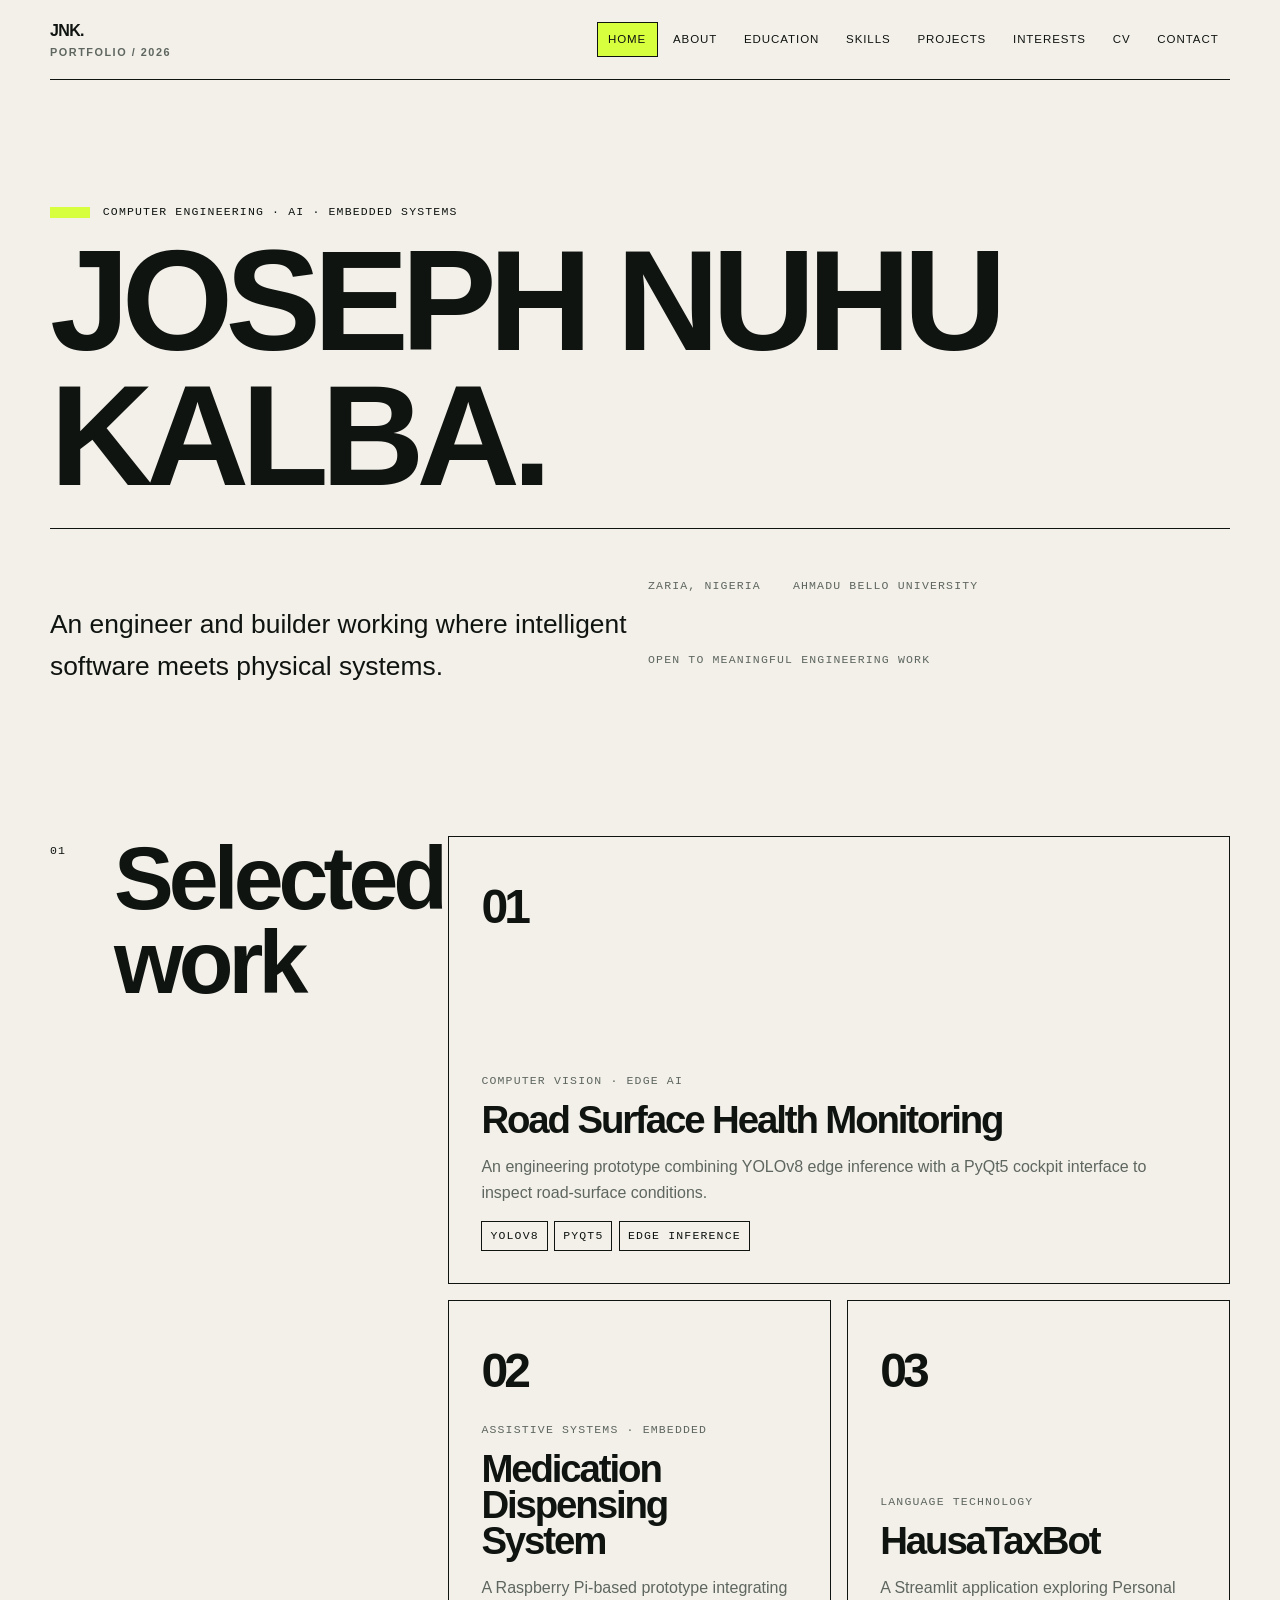
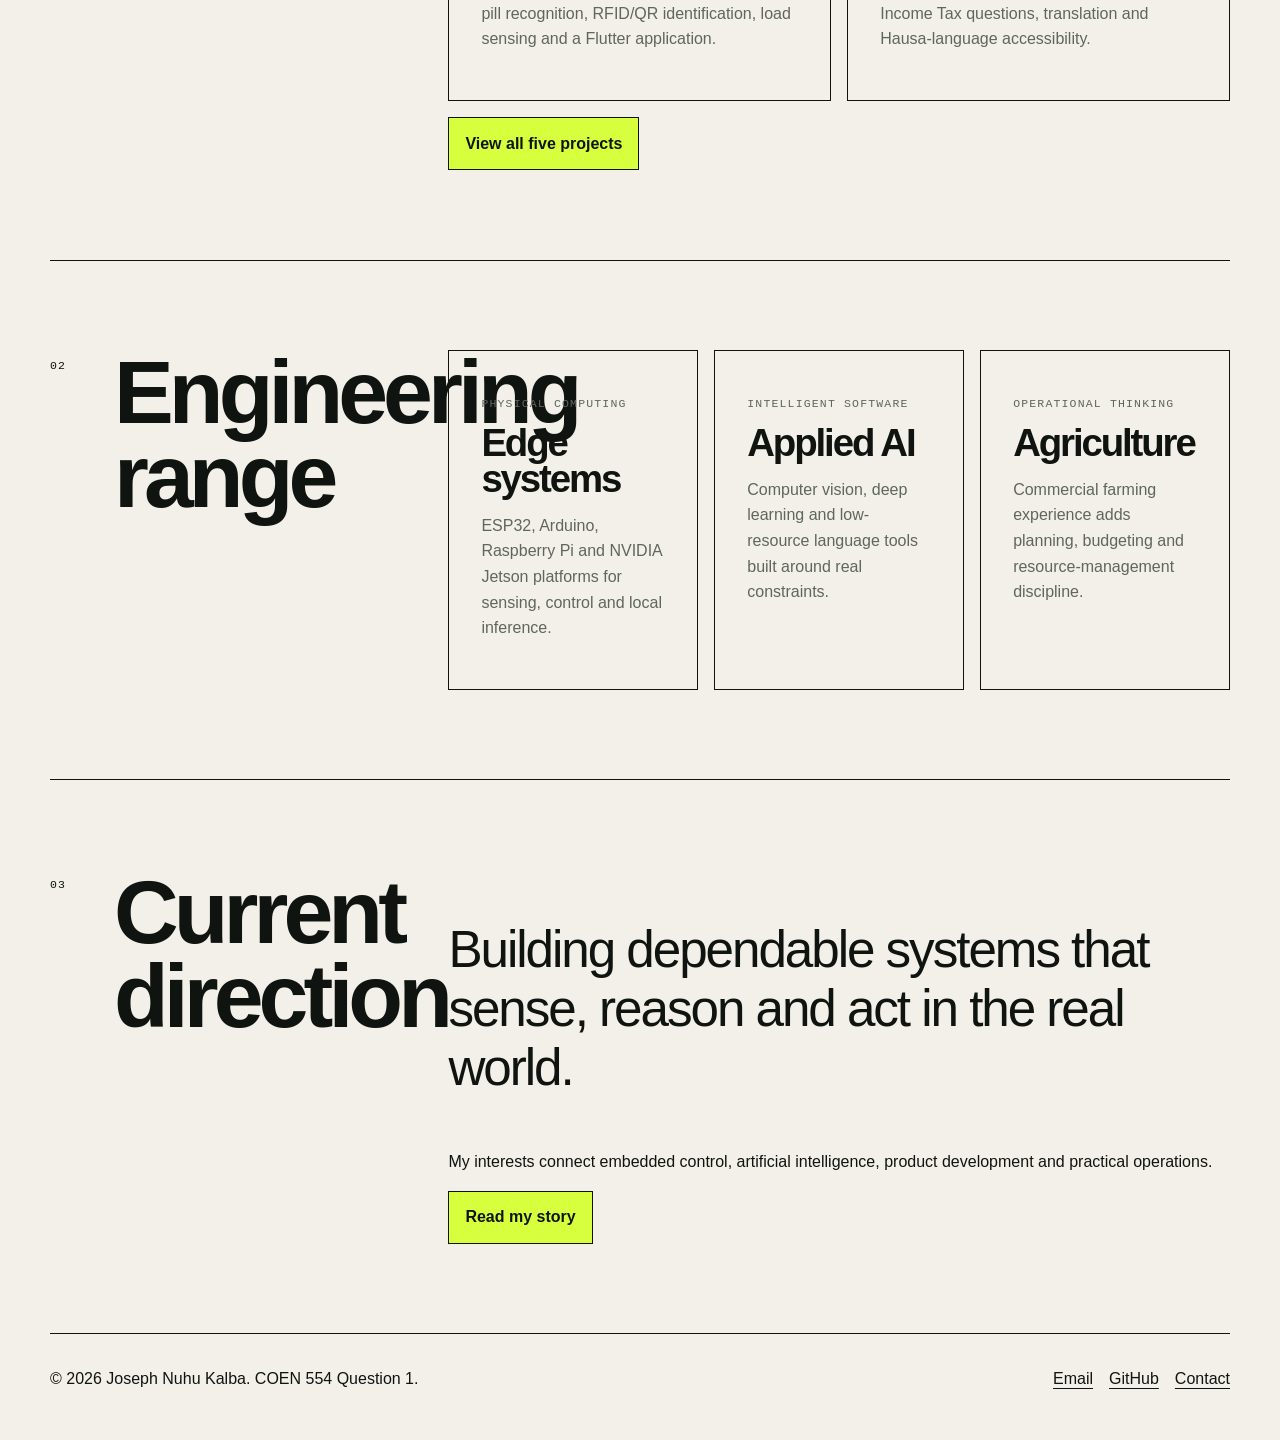
==== index.html @ 985e48d0 "Complete COEN 554 Question 1 portfolio" ====
<!doctype html>
<html lang="en">
<head>
  <meta charset="utf-8">
  <meta name="viewport" content="width=device-width, initial-scale=1">
  <meta name="description" content="Portfolio of Joseph Nuhu Kalba, a future Computer Engineer building intelligent software and physical systems.">
  <title>Joseph Nuhu Kalba | Computer Engineering Portfolio</title>
  <link rel="icon" href="assets/images/favicon.svg" type="image/svg+xml"><link rel="stylesheet" href="assets/css/style.css">
  <script type="application/ld+json">{"@context":"https://schema.org","@type":"ProfilePage","mainEntity":{"@type":"Person","name":"Joseph Nuhu Kalba","email":"mailto:njkalba@engineering.abu.edu.ng","url":"https://nujoka1.github.io/joseph-kalba-portfolio/","sameAs":["https://github.com/nujoka1"],"homeLocation":{"@type":"Place","name":"Zaria, Kaduna State, Nigeria"},"affiliation":{"@type":"EducationalOrganization","name":"Ahmadu Bello University, Zaria"}}}</script>
</head>
<body>
  <a class="skip-link" href="#main-content">Skip to main content</a>
  <header class="site-header"><a class="brand" href="index.html">JNK.<span>Portfolio / 2026</span></a><nav class="site-nav" aria-label="Primary navigation"><ul><li><a href="index.html" aria-current="page">Home</a></li><li><a href="about.html">About</a></li><li><a href="education.html">Education</a></li><li><a href="skills.html">Skills</a></li><li><a href="projects.html">Projects</a></li><li><a href="hobbies.html">Interests</a></li><li><a href="cv.html">CV</a></li><li><a href="contact.html">Contact</a></li></ul></nav></header>
  <main id="main-content">
    <section class="hero"><div><p class="eyebrow">Computer engineering · AI · embedded systems</p><h1>Joseph Nuhu Kalba.</h1></div><div class="hero-bottom"><p class="hero-copy">An engineer and builder working where intelligent software meets physical systems.</p><div class="hero-meta meta"><span>Zaria, Nigeria</span><span>Ahmadu Bello University</span><span>Open to meaningful engineering work</span></div></div></section>
    <section class="section"><div class="section-heading"><span class="section-index">01</span><h2>Selected work</h2></div><div class="project-grid"><article class="project-card"><span class="number">01</span><div><p class="meta">Computer vision · Edge AI</p><h3>Road Surface Health Monitoring</h3><p>An engineering prototype combining YOLOv8 edge inference with a PyQt5 cockpit interface to inspect road-surface conditions.</p><div class="tags"><span class="tag">YOLOv8</span><span class="tag">PyQt5</span><span class="tag">Edge inference</span></div></div></article><article class="project-card"><span class="number">02</span><div><p class="meta">Assistive systems · Embedded</p><h3>Medication Dispensing System</h3><p>A Raspberry Pi-based prototype integrating pill recognition, RFID/QR identification, load sensing and a Flutter application.</p></div></article><article class="project-card"><span class="number">03</span><div><p class="meta">Language technology</p><h3>HausaTaxBot</h3><p>A Streamlit application exploring Personal Income Tax questions, translation and Hausa-language accessibility.</p></div></article><a class="button" href="projects.html">View all five projects</a></div></section>
    <section class="section"><div class="section-heading"><span class="section-index">02</span><h2>Engineering range</h2></div><div class="grid-3"><article class="card"><p class="meta">Physical computing</p><h3>Edge systems</h3><p>ESP32, Arduino, Raspberry Pi and NVIDIA Jetson platforms for sensing, control and local inference.</p></article><article class="card"><p class="meta">Intelligent software</p><h3>Applied AI</h3><p>Computer vision, deep learning and low-resource language tools built around real constraints.</p></article><article class="card"><p class="meta">Operational thinking</p><h3>Agriculture</h3><p>Commercial farming experience adds planning, budgeting and resource-management discipline.</p></article></div></section>
    <section class="section"><div class="section-heading"><span class="section-index">03</span><h2>Current direction</h2></div><div><p class="statement">Building dependable systems that sense, reason and act in the real world.</p><p>My interests connect embedded control, artificial intelligence, product development and practical operations.</p><a class="button" href="about.html">Read my story</a></div></section>
  </main>
  <footer class="site-footer"><p>© 2026 Joseph Nuhu Kalba. COEN 554 Question 1.</p><div class="footer-links"><a href="mailto:njkalba@engineering.abu.edu.ng">Email</a><a href="https://github.com/nujoka1">GitHub</a><a href="contact.html">Contact</a></div></footer>
</body>
</html>
---- assets/css/style.css ----
:root {
  --ink: #101411;
  --paper: #f2f0e9;
  --muted: #5e665f;
  --line: #c9cdc5;
  --accent: #d8ff3e;
  --panel: #e8e7df;
  --max: 1180px;
}

* { box-sizing: border-box; }
html { scroll-behavior: smooth; }
body {
  margin: 0;
  color: var(--ink);
  background: var(--paper);
  font-family: Arial, Helvetica, sans-serif;
  font-size: 1rem;
  line-height: 1.6;
  overflow-x: hidden;
}
a { color: inherit; text-underline-offset: .22em; }
a:hover { text-decoration-thickness: .14em; }
img { display: block; max-width: 100%; }
.skip-link {
  position: fixed; top: .5rem; left: .5rem; z-index: 100;
  padding: .7rem 1rem; background: var(--accent); transform: translateY(-160%);
}
.skip-link:focus { transform: translateY(0); }
:focus-visible { outline: 3px solid #3255ff; outline-offset: 4px; }
.site-header, main, .site-footer { width: min(calc(100% - 2rem), var(--max)); margin-inline: auto; }
.site-header {
  display: flex; gap: 1rem; justify-content: space-between; align-items: center;
  padding: 1rem 0; border-bottom: 1px solid var(--ink);
}
.brand { font-weight: 800; letter-spacing: -.04em; text-decoration: none; }
.brand span { display: block; color: var(--muted); font-size: .68rem; letter-spacing: .14em; text-transform: uppercase; }
.site-nav { max-width: 76%; overflow-x: auto; scrollbar-width: thin; }
.site-nav ul { display: flex; gap: .25rem; margin: 0; padding: .35rem 0; list-style: none; white-space: nowrap; }
.site-nav a { display: block; padding: .48rem .65rem; border: 1px solid transparent; font-size: .72rem; letter-spacing: .08em; text-decoration: none; text-transform: uppercase; }
.site-nav a:hover, .site-nav a[aria-current="page"] { border-color: var(--ink); background: var(--accent); }
main { min-height: 70vh; }
.hero { display: grid; min-height: 74vh; align-content: space-between; padding: clamp(3rem, 9vw, 7rem) 0 2rem; }
.eyebrow, .section-index, .meta, .tag { font-family: "Courier New", monospace; font-size: .72rem; letter-spacing: .1em; text-transform: uppercase; }
.eyebrow { display: flex; gap: .8rem; align-items: center; }
.eyebrow::before { width: 2.5rem; height: .7rem; background: var(--accent); content: ""; }
h1, h2, h3 { margin: 0; line-height: .94; letter-spacing: -.055em; }
h1 { max-width: 13ch; font-size: clamp(3.3rem, 11.2vw, 9.5rem); font-weight: 800; text-transform: uppercase; }
h2 { font-size: clamp(2.25rem, 7vw, 5.6rem); }
h3 { font-size: clamp(1.45rem, 3vw, 2.5rem); }
.hero-bottom { display: grid; gap: 1rem; padding-top: 3rem; border-top: 1px solid var(--ink); }
.hero-copy { max-width: 47rem; font-size: clamp(1.15rem, 2.1vw, 1.65rem); }
.hero-meta { display: flex; flex-wrap: wrap; gap: .75rem 2rem; color: var(--muted); }
.page-intro { display: grid; gap: 1.5rem; padding: clamp(4rem, 9vw, 8rem) 0 clamp(2.5rem, 6vw, 5rem); border-bottom: 1px solid var(--ink); }
.page-intro p { max-width: 54rem; margin: 0; font-size: clamp(1.1rem, 2vw, 1.5rem); }
.section { display: grid; gap: 2rem; padding: clamp(3rem, 7vw, 6rem) 0; border-bottom: 1px solid var(--ink); }
.section-heading { display: grid; grid-template-columns: 3rem 1fr; gap: 1rem; align-items: start; }
.section-index { padding-top: .4rem; }
.grid-2, .grid-3, .project-grid, .skill-grid { display: grid; gap: 1rem; }
.card, .project-card, .skill-card { padding: clamp(1.25rem, 3vw, 2rem); border: 1px solid var(--ink); background: transparent; transition: transform .2s ease, background .2s ease; }
.card:hover, .project-card:hover, .skill-card:hover { background: var(--panel); transform: translateY(-3px); }
.card p, .project-card p, .skill-card p { color: var(--muted); }
.project-card { display: flex; min-height: 22rem; flex-direction: column; justify-content: space-between; }
.project-card .number { font-size: 3rem; font-weight: 800; letter-spacing: -.08em; }
.tags { display: flex; flex-wrap: wrap; gap: .4rem; margin-top: 1rem; }
.tag { padding: .28rem .5rem; border: 1px solid var(--ink); }
.fact-list, .timeline, .contact-list { margin: 0; padding: 0; list-style: none; }
.fact-list li, .contact-list li { display: grid; gap: .35rem; padding: 1rem 0; border-top: 1px solid var(--line); }
.timeline li { display: grid; gap: .75rem; padding: 1.5rem 0; border-top: 1px solid var(--line); }
.timeline p { margin: 0; color: var(--muted); }
.statement { max-width: 26ch; font-size: clamp(1.7rem, 4vw, 3.5rem); line-height: 1.15; letter-spacing: -.04em; }
.button { display: inline-flex; width: fit-content; padding: .8rem 1rem; border: 1px solid var(--ink); background: var(--accent); font-weight: 700; text-decoration: none; }
.button:hover { background: var(--ink); color: var(--paper); }
.note { padding: 1rem; border-left: .4rem solid var(--accent); background: var(--panel); }
.site-footer { display: grid; gap: 1.5rem; padding: 2rem 0 3rem; }
.site-footer p { margin: 0; }
.footer-links { display: flex; flex-wrap: wrap; gap: 1rem; }
.contact-panel { display: grid; gap: 2rem; padding: clamp(2rem, 6vw, 5rem); background: var(--ink); color: var(--paper); }
.contact-panel a { color: var(--accent); }
.cv-block { padding: 1.5rem 0; border-top: 1px solid var(--line); }
.cv-block h3 { margin-bottom: .75rem; }

@media (min-width: 700px) {
  .hero-bottom, .page-intro { grid-template-columns: 1fr 1fr; }
  .grid-2, .project-grid, .skill-grid { grid-template-columns: repeat(2, 1fr); }
  .grid-3 { grid-template-columns: repeat(3, 1fr); }
  .section { grid-template-columns: minmax(15rem, .75fr) minmax(0, 1.6fr); }
  .timeline li { grid-template-columns: 10rem 1fr; }
  .site-footer { grid-template-columns: 1fr auto; align-items: end; }
}

@media (min-width: 1040px) {
  .project-grid .project-card:first-child { grid-column: span 2; min-height: 28rem; }
  .skill-grid { grid-template-columns: repeat(3, 1fr); }
}

@media (prefers-reduced-motion: reduce) {
  html { scroll-behavior: auto; }
  *, *::before, *::after { transition-duration: .01ms !important; }
}

@media print {
  .site-header, .site-footer, .skip-link, .button { display: none; }
  body { background: white; color: black; }
  main { width: 100%; }
}
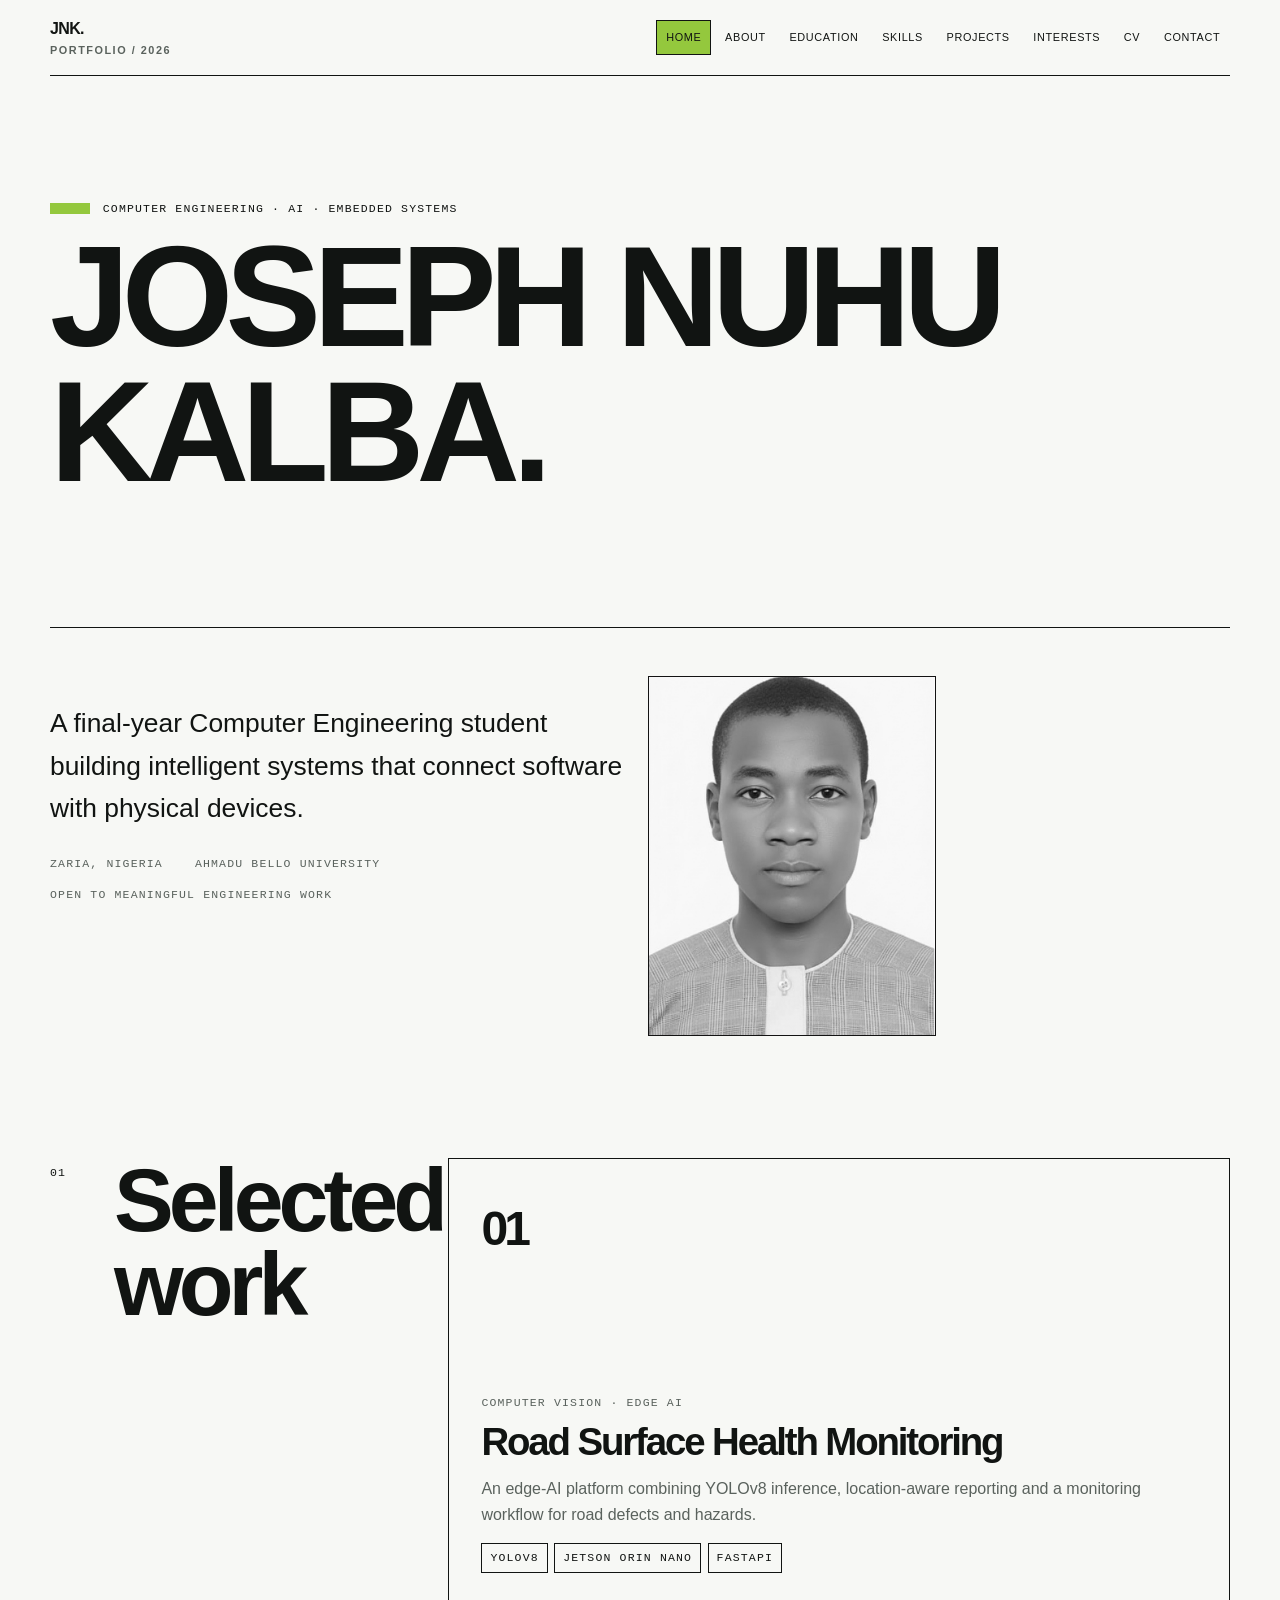
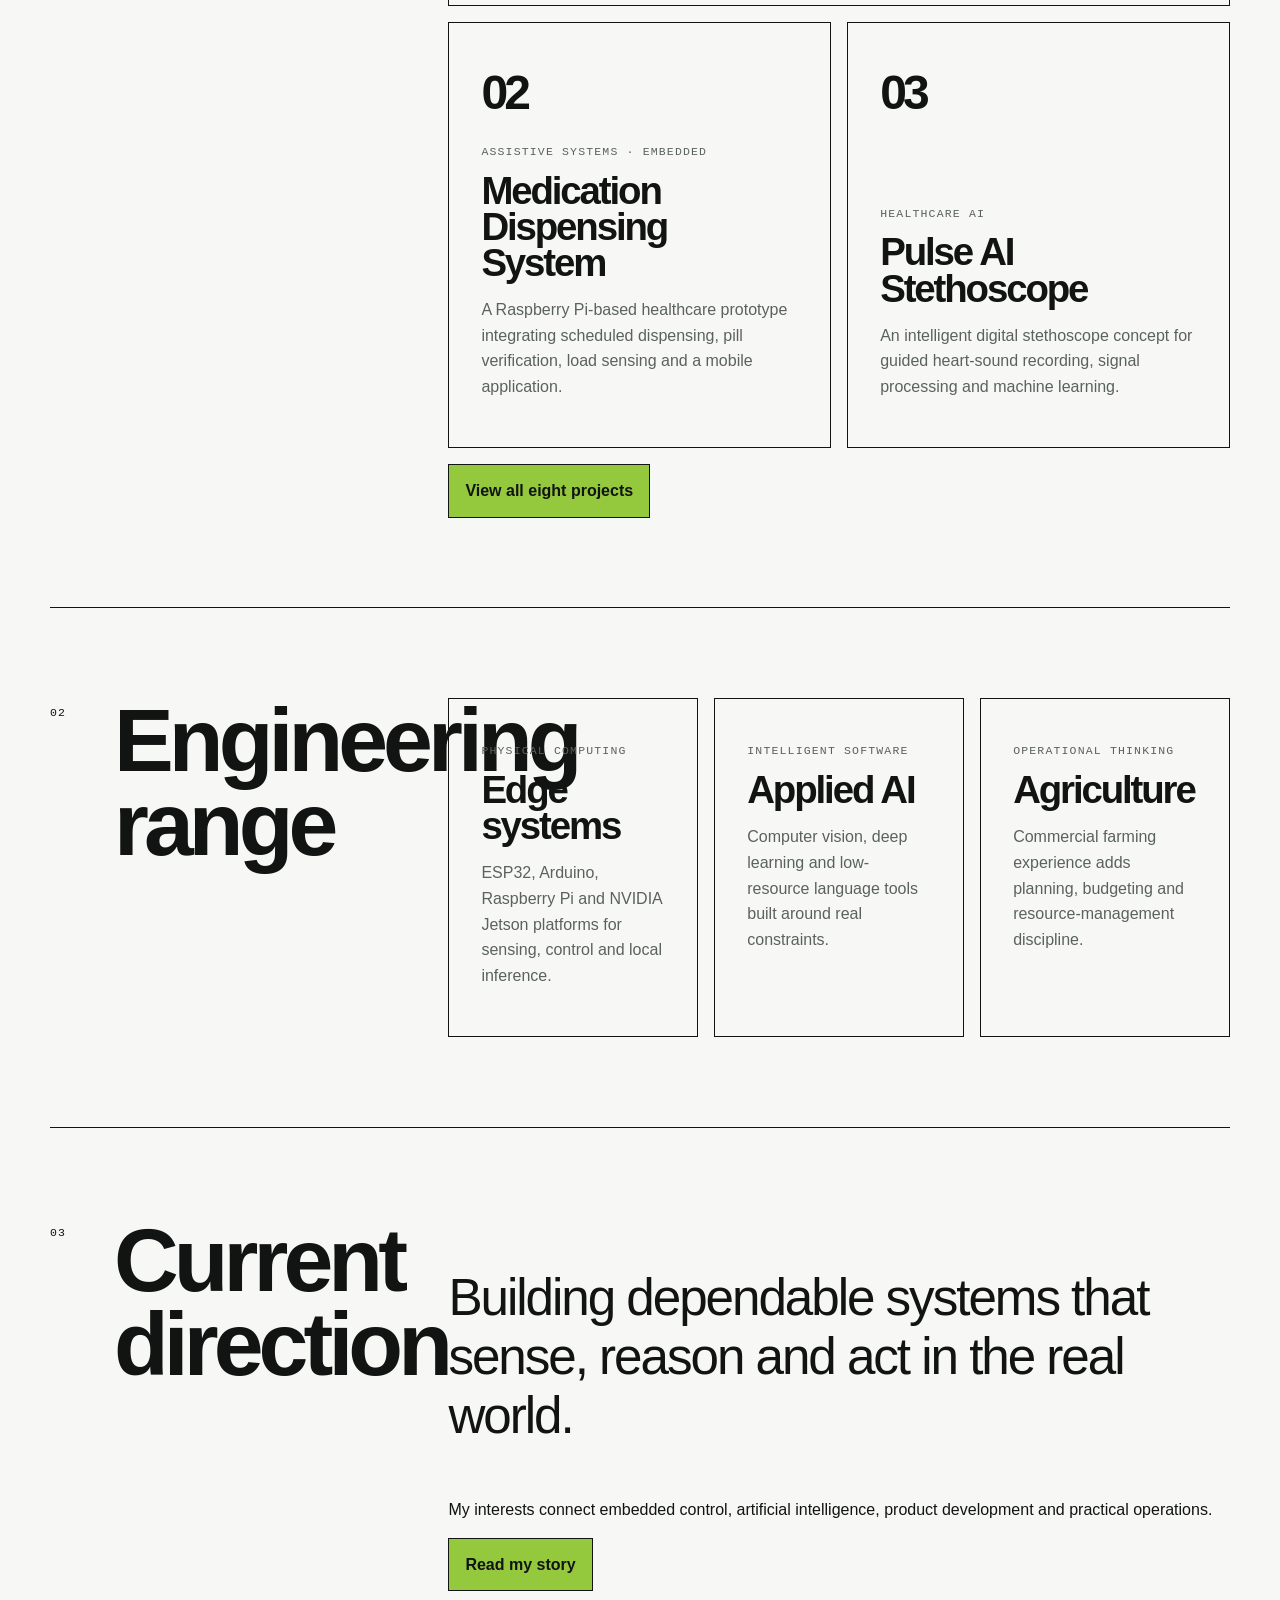
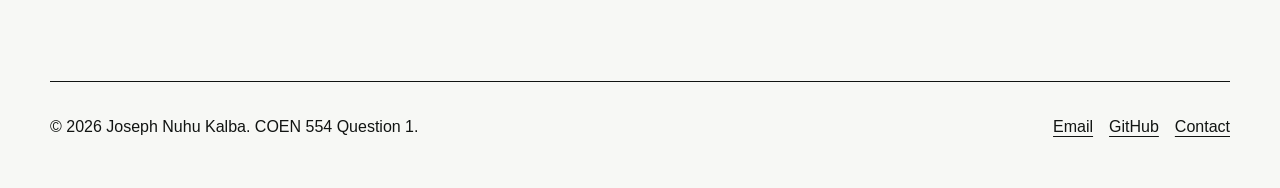
==== commit 4b21081d: "Add approved portfolio portrait" ====
--- a/index.html
+++ b/index.html
@@ -12,8 +12,8 @@
   <a class="skip-link" href="#main-content">Skip to main content</a>
   <header class="site-header"><a class="brand" href="index.html">JNK.<span>Portfolio / 2026</span></a><nav class="site-nav" aria-label="Primary navigation"><ul><li><a href="index.html" aria-current="page">Home</a></li><li><a href="about.html">About</a></li><li><a href="education.html">Education</a></li><li><a href="skills.html">Skills</a></li><li><a href="projects.html">Projects</a></li><li><a href="hobbies.html">Interests</a></li><li><a href="cv.html">CV</a></li><li><a href="contact.html">Contact</a></li></ul></nav></header>
   <main id="main-content">
-    <section class="hero"><div><p class="eyebrow">Computer engineering · AI · embedded systems</p><h1>Joseph Nuhu Kalba.</h1></div><div class="hero-bottom"><p class="hero-copy">An engineer and builder working where intelligent software meets physical systems.</p><div class="hero-meta meta"><span>Zaria, Nigeria</span><span>Ahmadu Bello University</span><span>Open to meaningful engineering work</span></div></div></section>
-    <section class="section"><div class="section-heading"><span class="section-index">01</span><h2>Selected work</h2></div><div class="project-grid"><article class="project-card"><span class="number">01</span><div><p class="meta">Computer vision · Edge AI</p><h3>Road Surface Health Monitoring</h3><p>An engineering prototype combining YOLOv8 edge inference with a PyQt5 cockpit interface to inspect road-surface conditions.</p><div class="tags"><span class="tag">YOLOv8</span><span class="tag">PyQt5</span><span class="tag">Edge inference</span></div></div></article><article class="project-card"><span class="number">02</span><div><p class="meta">Assistive systems · Embedded</p><h3>Medication Dispensing System</h3><p>A Raspberry Pi-based prototype integrating pill recognition, RFID/QR identification, load sensing and a Flutter application.</p></div></article><article class="project-card"><span class="number">03</span><div><p class="meta">Language technology</p><h3>HausaTaxBot</h3><p>A Streamlit application exploring Personal Income Tax questions, translation and Hausa-language accessibility.</p></div></article><a class="button" href="projects.html">View all five projects</a></div></section>
+    <section class="hero"><div><p class="eyebrow">Computer engineering · AI · embedded systems</p><h1>Joseph Nuhu Kalba.</h1></div><div class="hero-bottom"><div><p class="hero-copy">A final-year Computer Engineering student building intelligent systems that connect software with physical devices.</p><div class="hero-meta meta"><span>Zaria, Nigeria</span><span>Ahmadu Bello University</span><span>Open to meaningful engineering work</span></div></div><img class="profile-portrait" src="assets/images/joseph-nuhu-kalba.png" alt="Portrait of Joseph Nuhu Kalba"></div></section>
+    <section class="section"><div class="section-heading"><span class="section-index">01</span><h2>Selected work</h2></div><div class="project-grid"><article class="project-card"><span class="number">01</span><div><p class="meta">Computer vision · Edge AI</p><h3>Road Surface Health Monitoring</h3><p>An edge-AI platform combining YOLOv8 inference, location-aware reporting and a monitoring workflow for road defects and hazards.</p><div class="tags"><span class="tag">YOLOv8</span><span class="tag">Jetson Orin Nano</span><span class="tag">FastAPI</span></div></div></article><article class="project-card"><span class="number">02</span><div><p class="meta">Assistive systems · Embedded</p><h3>Medication Dispensing System</h3><p>A Raspberry Pi-based healthcare prototype integrating scheduled dispensing, pill verification, load sensing and a mobile application.</p></div></article><article class="project-card"><span class="number">03</span><div><p class="meta">Healthcare AI</p><h3>Pulse AI Stethoscope</h3><p>An intelligent digital stethoscope concept for guided heart-sound recording, signal processing and machine learning.</p></div></article><a class="button" href="projects.html">View all eight projects</a></div></section>
     <section class="section"><div class="section-heading"><span class="section-index">02</span><h2>Engineering range</h2></div><div class="grid-3"><article class="card"><p class="meta">Physical computing</p><h3>Edge systems</h3><p>ESP32, Arduino, Raspberry Pi and NVIDIA Jetson platforms for sensing, control and local inference.</p></article><article class="card"><p class="meta">Intelligent software</p><h3>Applied AI</h3><p>Computer vision, deep learning and low-resource language tools built around real constraints.</p></article><article class="card"><p class="meta">Operational thinking</p><h3>Agriculture</h3><p>Commercial farming experience adds planning, budgeting and resource-management discipline.</p></article></div></section>
     <section class="section"><div class="section-heading"><span class="section-index">03</span><h2>Current direction</h2></div><div><p class="statement">Building dependable systems that sense, reason and act in the real world.</p><p>My interests connect embedded control, artificial intelligence, product development and practical operations.</p><a class="button" href="about.html">Read my story</a></div></section>
   </main>
--- a/assets/css/style.css
+++ b/assets/css/style.css
@@ -1,10 +1,10 @@
 :root {
-  --ink: #101411;
-  --paper: #f2f0e9;
-  --muted: #5e665f;
-  --line: #c9cdc5;
-  --accent: #d8ff3e;
-  --panel: #e8e7df;
+  --ink: #111412;
+  --paper: #f7f8f5;
+  --muted: #5a625d;
+  --line: #cdd2cd;
+  --accent: #94c83d;
+  --panel: #ecefeb;
   --max: 1180px;
 }
 
@@ -27,20 +27,20 @@
   padding: .7rem 1rem; background: var(--accent); transform: translateY(-160%);
 }
 .skip-link:focus { transform: translateY(0); }
-:focus-visible { outline: 3px solid #3255ff; outline-offset: 4px; }
+:focus-visible { outline: 3px solid #467500; outline-offset: 4px; }
 .site-header, main, .site-footer { width: min(calc(100% - 2rem), var(--max)); margin-inline: auto; }
 .site-header {
-  display: flex; gap: 1rem; justify-content: space-between; align-items: center;
+  display: grid; gap: .8rem;
   padding: 1rem 0; border-bottom: 1px solid var(--ink);
 }
 .brand { font-weight: 800; letter-spacing: -.04em; text-decoration: none; }
 .brand span { display: block; color: var(--muted); font-size: .68rem; letter-spacing: .14em; text-transform: uppercase; }
-.site-nav { max-width: 76%; overflow-x: auto; scrollbar-width: thin; }
-.site-nav ul { display: flex; gap: .25rem; margin: 0; padding: .35rem 0; list-style: none; white-space: nowrap; }
-.site-nav a { display: block; padding: .48rem .65rem; border: 1px solid transparent; font-size: .72rem; letter-spacing: .08em; text-decoration: none; text-transform: uppercase; }
+.site-nav { width: 100%; }
+.site-nav ul { display: grid; grid-template-columns: repeat(4, minmax(0, 1fr)); gap: .25rem; margin: 0; padding: 0; list-style: none; }
+.site-nav a { display: block; min-width: 0; padding: .48rem .2rem; border: 1px solid transparent; font-size: .62rem; letter-spacing: .035em; text-align: center; text-decoration: none; text-transform: uppercase; }
 .site-nav a:hover, .site-nav a[aria-current="page"] { border-color: var(--ink); background: var(--accent); }
 main { min-height: 70vh; }
-.hero { display: grid; min-height: 74vh; align-content: space-between; padding: clamp(3rem, 9vw, 7rem) 0 2rem; }
+.hero { display: grid; gap: clamp(4rem, 12vw, 8rem); padding: clamp(3rem, 9vw, 7rem) 0 2rem; }
 .eyebrow, .section-index, .meta, .tag { font-family: "Courier New", monospace; font-size: .72rem; letter-spacing: .1em; text-transform: uppercase; }
 .eyebrow { display: flex; gap: .8rem; align-items: center; }
 .eyebrow::before { width: 2.5rem; height: .7rem; background: var(--accent); content: ""; }
@@ -48,8 +48,10 @@
 h1 { max-width: 13ch; font-size: clamp(3.3rem, 11.2vw, 9.5rem); font-weight: 800; text-transform: uppercase; }
 h2 { font-size: clamp(2.25rem, 7vw, 5.6rem); }
 h3 { font-size: clamp(1.45rem, 3vw, 2.5rem); }
+h1, h2, h3, p, a { overflow-wrap: break-word; }
 .hero-bottom { display: grid; gap: 1rem; padding-top: 3rem; border-top: 1px solid var(--ink); }
 .hero-copy { max-width: 47rem; font-size: clamp(1.15rem, 2.1vw, 1.65rem); }
+.profile-portrait { width: min(100%, 18rem); aspect-ratio: 4 / 5; object-fit: cover; border: 1px solid var(--ink); filter: grayscale(1); }
 .hero-meta { display: flex; flex-wrap: wrap; gap: .75rem 2rem; color: var(--muted); }
 .page-intro { display: grid; gap: 1.5rem; padding: clamp(4rem, 9vw, 8rem) 0 clamp(2.5rem, 6vw, 5rem); border-bottom: 1px solid var(--ink); }
 .page-intro p { max-width: 54rem; margin: 0; font-size: clamp(1.1rem, 2vw, 1.5rem); }
@@ -84,9 +86,16 @@
   .hero-bottom, .page-intro { grid-template-columns: 1fr 1fr; }
   .grid-2, .project-grid, .skill-grid { grid-template-columns: repeat(2, 1fr); }
   .grid-3 { grid-template-columns: repeat(3, 1fr); }
-  .section { grid-template-columns: minmax(15rem, .75fr) minmax(0, 1.6fr); }
   .timeline li { grid-template-columns: 10rem 1fr; }
   .site-footer { grid-template-columns: 1fr auto; align-items: end; }
+}
+
+@media (min-width: 960px) {
+  .site-header { grid-template-columns: auto 1fr; align-items: center; }
+  .site-nav ul { display: flex; justify-content: flex-end; }
+  .site-nav a { padding: .48rem .55rem; font-size: .68rem; letter-spacing: .06em; }
+  .hero { min-height: 72vh; align-content: space-between; }
+  .section { grid-template-columns: minmax(15rem, .75fr) minmax(0, 1.6fr); }
 }
 
 @media (min-width: 1040px) {
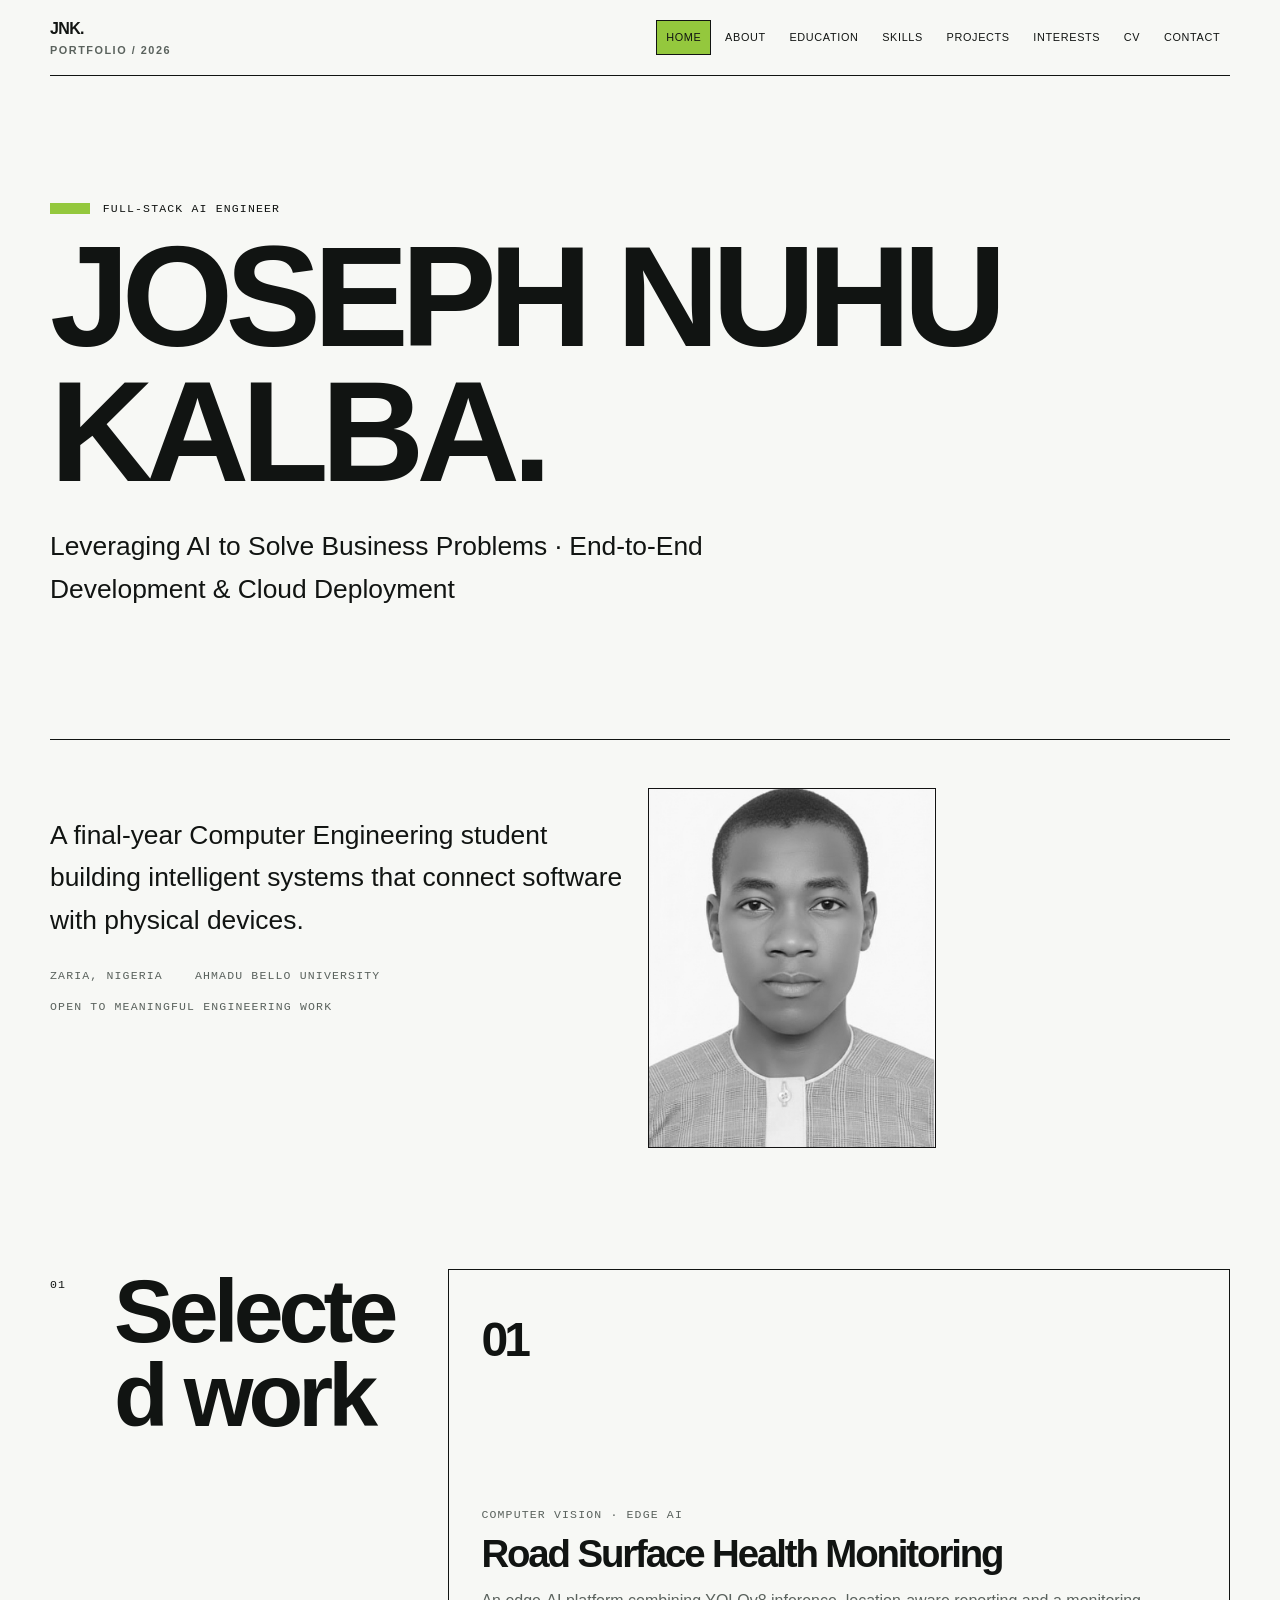
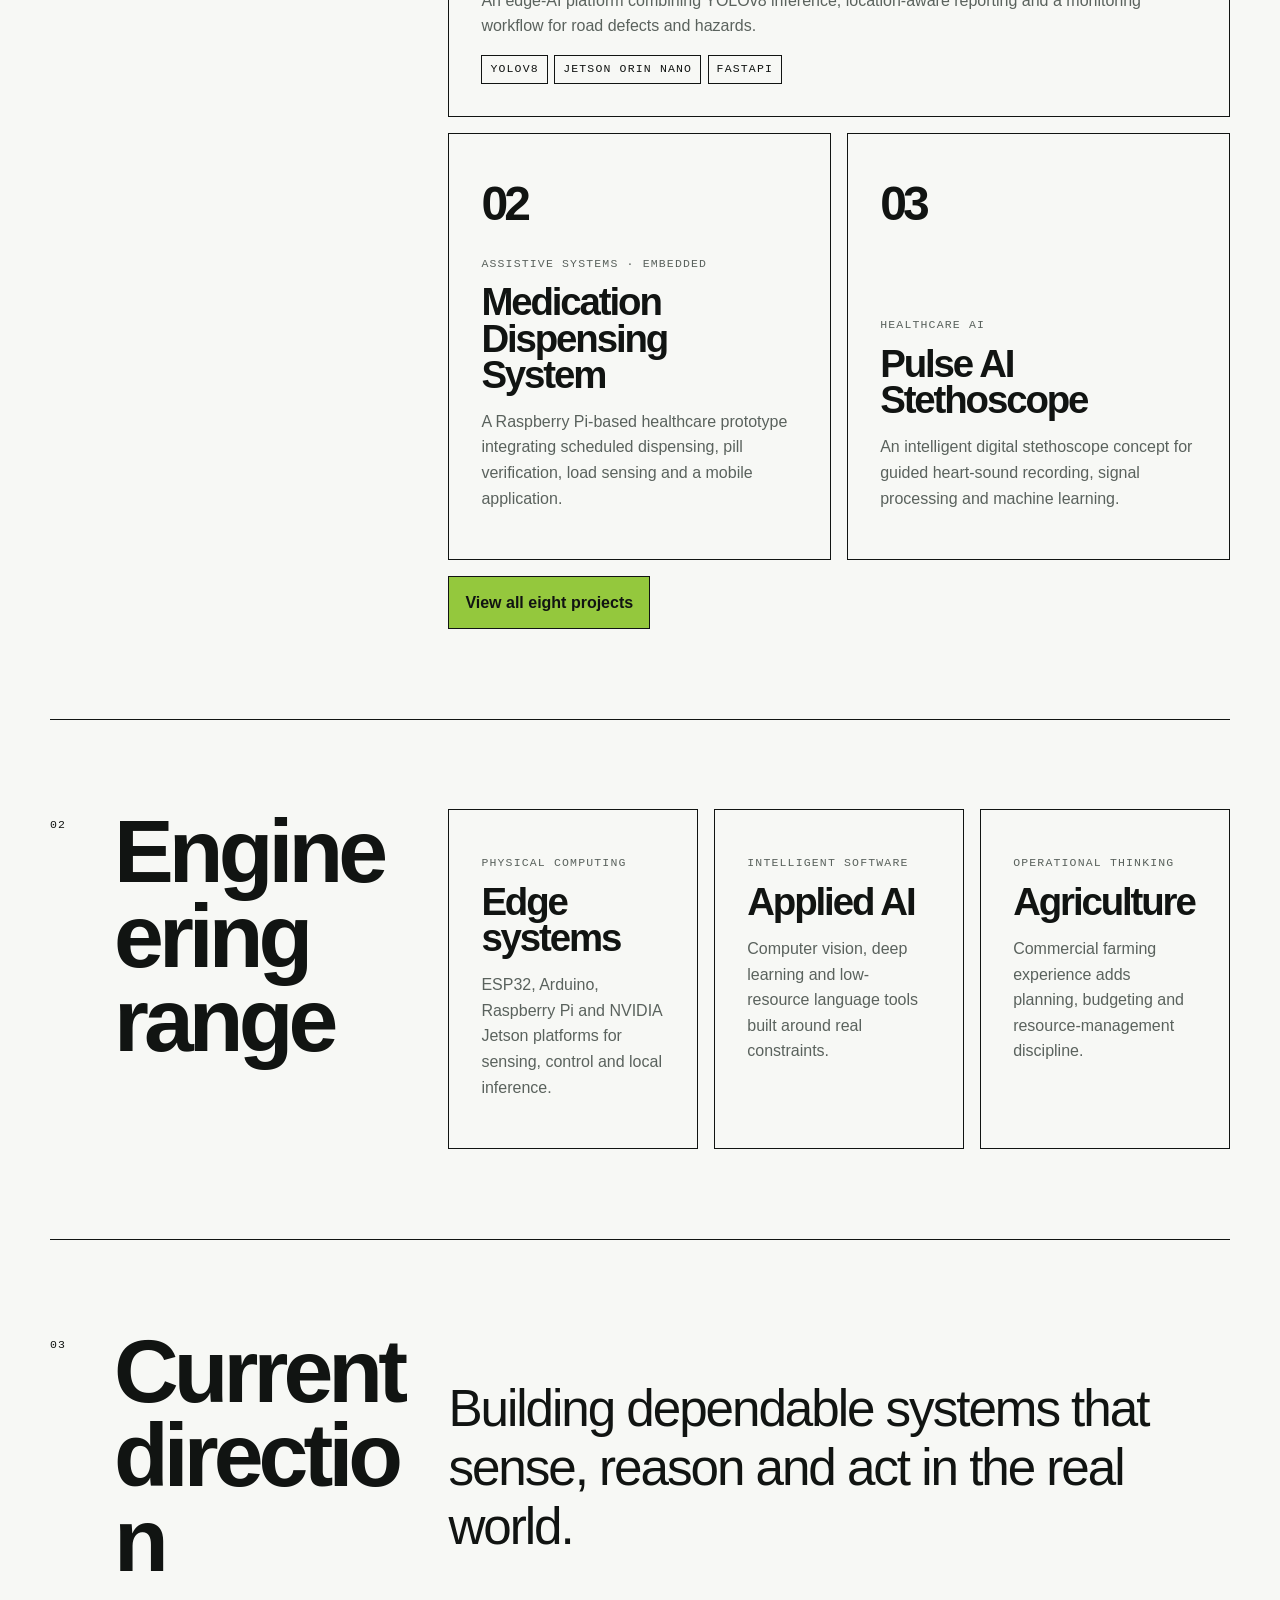
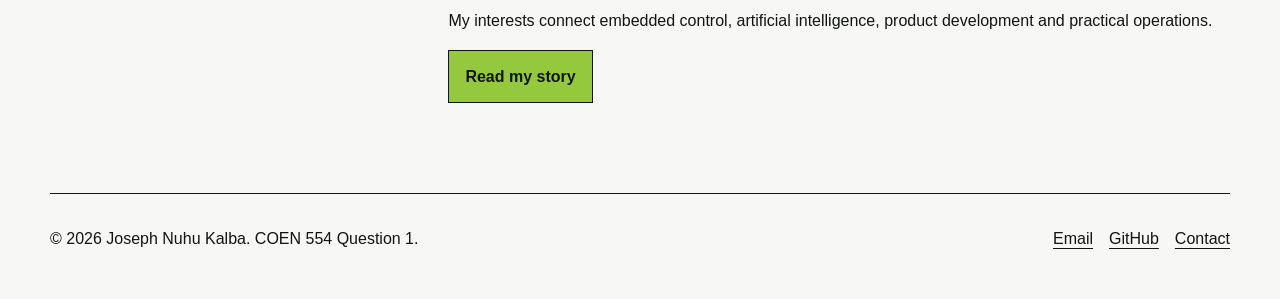
==== commit 310ae2f5: "Publish profile and education updates" ====
--- a/index.html
+++ b/index.html
@@ -6,13 +6,13 @@
   <meta name="description" content="Portfolio of Joseph Nuhu Kalba, a future Computer Engineer building intelligent software and physical systems.">
   <title>Joseph Nuhu Kalba | Computer Engineering Portfolio</title>
   <link rel="icon" href="assets/images/favicon.svg" type="image/svg+xml"><link rel="stylesheet" href="assets/css/style.css">
-  <script type="application/ld+json">{"@context":"https://schema.org","@type":"ProfilePage","mainEntity":{"@type":"Person","name":"Joseph Nuhu Kalba","email":"mailto:njkalba@engineering.abu.edu.ng","url":"https://nujoka1.github.io/joseph-kalba-portfolio/","sameAs":["https://github.com/nujoka1"],"homeLocation":{"@type":"Place","name":"Zaria, Kaduna State, Nigeria"},"affiliation":{"@type":"EducationalOrganization","name":"Ahmadu Bello University, Zaria"}}}</script>
+  <script type="application/ld+json">{"@context":"https://schema.org","@type":"ProfilePage","mainEntity":{"@type":"Person","name":"Joseph Nuhu Kalba","email":"mailto:njkalba@engineering.abu.edu.ng","url":"https://nujoka1.github.io/joseph-kalba-portfolio/","sameAs":["https://github.com/nujoka1","https://www.linkedin.com/in/nujoka/"],"homeLocation":{"@type":"Place","name":"Zaria, Kaduna State, Nigeria"},"affiliation":{"@type":"EducationalOrganization","name":"Ahmadu Bello University, Zaria"}}}</script>
 </head>
 <body>
   <a class="skip-link" href="#main-content">Skip to main content</a>
   <header class="site-header"><a class="brand" href="index.html">JNK.<span>Portfolio / 2026</span></a><nav class="site-nav" aria-label="Primary navigation"><ul><li><a href="index.html" aria-current="page">Home</a></li><li><a href="about.html">About</a></li><li><a href="education.html">Education</a></li><li><a href="skills.html">Skills</a></li><li><a href="projects.html">Projects</a></li><li><a href="hobbies.html">Interests</a></li><li><a href="cv.html">CV</a></li><li><a href="contact.html">Contact</a></li></ul></nav></header>
   <main id="main-content">
-    <section class="hero"><div><p class="eyebrow">Computer engineering · AI · embedded systems</p><h1>Joseph Nuhu Kalba.</h1></div><div class="hero-bottom"><div><p class="hero-copy">A final-year Computer Engineering student building intelligent systems that connect software with physical devices.</p><div class="hero-meta meta"><span>Zaria, Nigeria</span><span>Ahmadu Bello University</span><span>Open to meaningful engineering work</span></div></div><img class="profile-portrait" src="assets/images/joseph-nuhu-kalba.png" alt="Portrait of Joseph Nuhu Kalba"></div></section>
+    <section class="hero"><div><p class="eyebrow">Full-Stack AI Engineer</p><h1>Joseph Nuhu Kalba.</h1><p class="hero-copy">Leveraging AI to Solve Business Problems · End-to-End Development &amp; Cloud Deployment</p></div><div class="hero-bottom"><div><p class="hero-copy">A final-year Computer Engineering student building intelligent systems that connect software with physical devices.</p><div class="hero-meta meta"><span>Zaria, Nigeria</span><span>Ahmadu Bello University</span><span>Open to meaningful engineering work</span></div></div><img class="profile-portrait" src="assets/images/joseph-nuhu-kalba.png" alt="Portrait of Joseph Nuhu Kalba"></div></section>
     <section class="section"><div class="section-heading"><span class="section-index">01</span><h2>Selected work</h2></div><div class="project-grid"><article class="project-card"><span class="number">01</span><div><p class="meta">Computer vision · Edge AI</p><h3>Road Surface Health Monitoring</h3><p>An edge-AI platform combining YOLOv8 inference, location-aware reporting and a monitoring workflow for road defects and hazards.</p><div class="tags"><span class="tag">YOLOv8</span><span class="tag">Jetson Orin Nano</span><span class="tag">FastAPI</span></div></div></article><article class="project-card"><span class="number">02</span><div><p class="meta">Assistive systems · Embedded</p><h3>Medication Dispensing System</h3><p>A Raspberry Pi-based healthcare prototype integrating scheduled dispensing, pill verification, load sensing and a mobile application.</p></div></article><article class="project-card"><span class="number">03</span><div><p class="meta">Healthcare AI</p><h3>Pulse AI Stethoscope</h3><p>An intelligent digital stethoscope concept for guided heart-sound recording, signal processing and machine learning.</p></div></article><a class="button" href="projects.html">View all eight projects</a></div></section>
     <section class="section"><div class="section-heading"><span class="section-index">02</span><h2>Engineering range</h2></div><div class="grid-3"><article class="card"><p class="meta">Physical computing</p><h3>Edge systems</h3><p>ESP32, Arduino, Raspberry Pi and NVIDIA Jetson platforms for sensing, control and local inference.</p></article><article class="card"><p class="meta">Intelligent software</p><h3>Applied AI</h3><p>Computer vision, deep learning and low-resource language tools built around real constraints.</p></article><article class="card"><p class="meta">Operational thinking</p><h3>Agriculture</h3><p>Commercial farming experience adds planning, budgeting and resource-management discipline.</p></article></div></section>
     <section class="section"><div class="section-heading"><span class="section-index">03</span><h2>Current direction</h2></div><div><p class="statement">Building dependable systems that sense, reason and act in the real world.</p><p>My interests connect embedded control, artificial intelligence, product development and practical operations.</p><a class="button" href="about.html">Read my story</a></div></section>
--- a/assets/css/style.css
+++ b/assets/css/style.css
@@ -40,14 +40,14 @@
 .site-nav a { display: block; min-width: 0; padding: .48rem .2rem; border: 1px solid transparent; font-size: .62rem; letter-spacing: .035em; text-align: center; text-decoration: none; text-transform: uppercase; }
 .site-nav a:hover, .site-nav a[aria-current="page"] { border-color: var(--ink); background: var(--accent); }
 main { min-height: 70vh; }
-.hero { display: grid; gap: clamp(4rem, 12vw, 8rem); padding: clamp(3rem, 9vw, 7rem) 0 2rem; }
+.hero { display: grid; gap: clamp(2.5rem, 8vw, 8rem); padding: clamp(3rem, 9vw, 7rem) 0 2rem; }
 .eyebrow, .section-index, .meta, .tag { font-family: "Courier New", monospace; font-size: .72rem; letter-spacing: .1em; text-transform: uppercase; }
 .eyebrow { display: flex; gap: .8rem; align-items: center; }
 .eyebrow::before { width: 2.5rem; height: .7rem; background: var(--accent); content: ""; }
 h1, h2, h3 { margin: 0; line-height: .94; letter-spacing: -.055em; }
-h1 { max-width: 13ch; font-size: clamp(3.3rem, 11.2vw, 9.5rem); font-weight: 800; text-transform: uppercase; }
-h2 { font-size: clamp(2.25rem, 7vw, 5.6rem); }
-h3 { font-size: clamp(1.45rem, 3vw, 2.5rem); }
+h1 { max-width: 13ch; font-size: clamp(2.6rem, 11.2vw, 9.5rem); font-weight: 800; text-transform: uppercase; }
+h2 { font-size: clamp(1.9rem, 7vw, 5.6rem); }
+h3 { font-size: clamp(1.3rem, 3vw, 2.5rem); }
 h1, h2, h3, p, a { overflow-wrap: break-word; }
 .hero-bottom { display: grid; gap: 1rem; padding-top: 3rem; border-top: 1px solid var(--ink); }
 .hero-copy { max-width: 47rem; font-size: clamp(1.15rem, 2.1vw, 1.65rem); }
@@ -56,14 +56,14 @@
 .page-intro { display: grid; gap: 1.5rem; padding: clamp(4rem, 9vw, 8rem) 0 clamp(2.5rem, 6vw, 5rem); border-bottom: 1px solid var(--ink); }
 .page-intro p { max-width: 54rem; margin: 0; font-size: clamp(1.1rem, 2vw, 1.5rem); }
 .section { display: grid; gap: 2rem; padding: clamp(3rem, 7vw, 6rem) 0; border-bottom: 1px solid var(--ink); }
-.section-heading { display: grid; grid-template-columns: 3rem 1fr; gap: 1rem; align-items: start; }
+.section-heading { display: grid; grid-template-columns: minmax(2rem, 3rem) minmax(0, 1fr); gap: clamp(.65rem, 2vw, 1rem); align-items: start; }
 .section-index { padding-top: .4rem; }
 .grid-2, .grid-3, .project-grid, .skill-grid { display: grid; gap: 1rem; }
 .card, .project-card, .skill-card { padding: clamp(1.25rem, 3vw, 2rem); border: 1px solid var(--ink); background: transparent; transition: transform .2s ease, background .2s ease; }
 .card:hover, .project-card:hover, .skill-card:hover { background: var(--panel); transform: translateY(-3px); }
 .card p, .project-card p, .skill-card p { color: var(--muted); }
 .project-card { display: flex; min-height: 22rem; flex-direction: column; justify-content: space-between; }
-.project-card .number { font-size: 3rem; font-weight: 800; letter-spacing: -.08em; }
+.project-card .number { font-size: clamp(2rem, 9vw, 3rem); font-weight: 800; letter-spacing: -.08em; }
 .tags { display: flex; flex-wrap: wrap; gap: .4rem; margin-top: 1rem; }
 .tag { padding: .28rem .5rem; border: 1px solid var(--ink); }
 .fact-list, .timeline, .contact-list { margin: 0; padding: 0; list-style: none; }
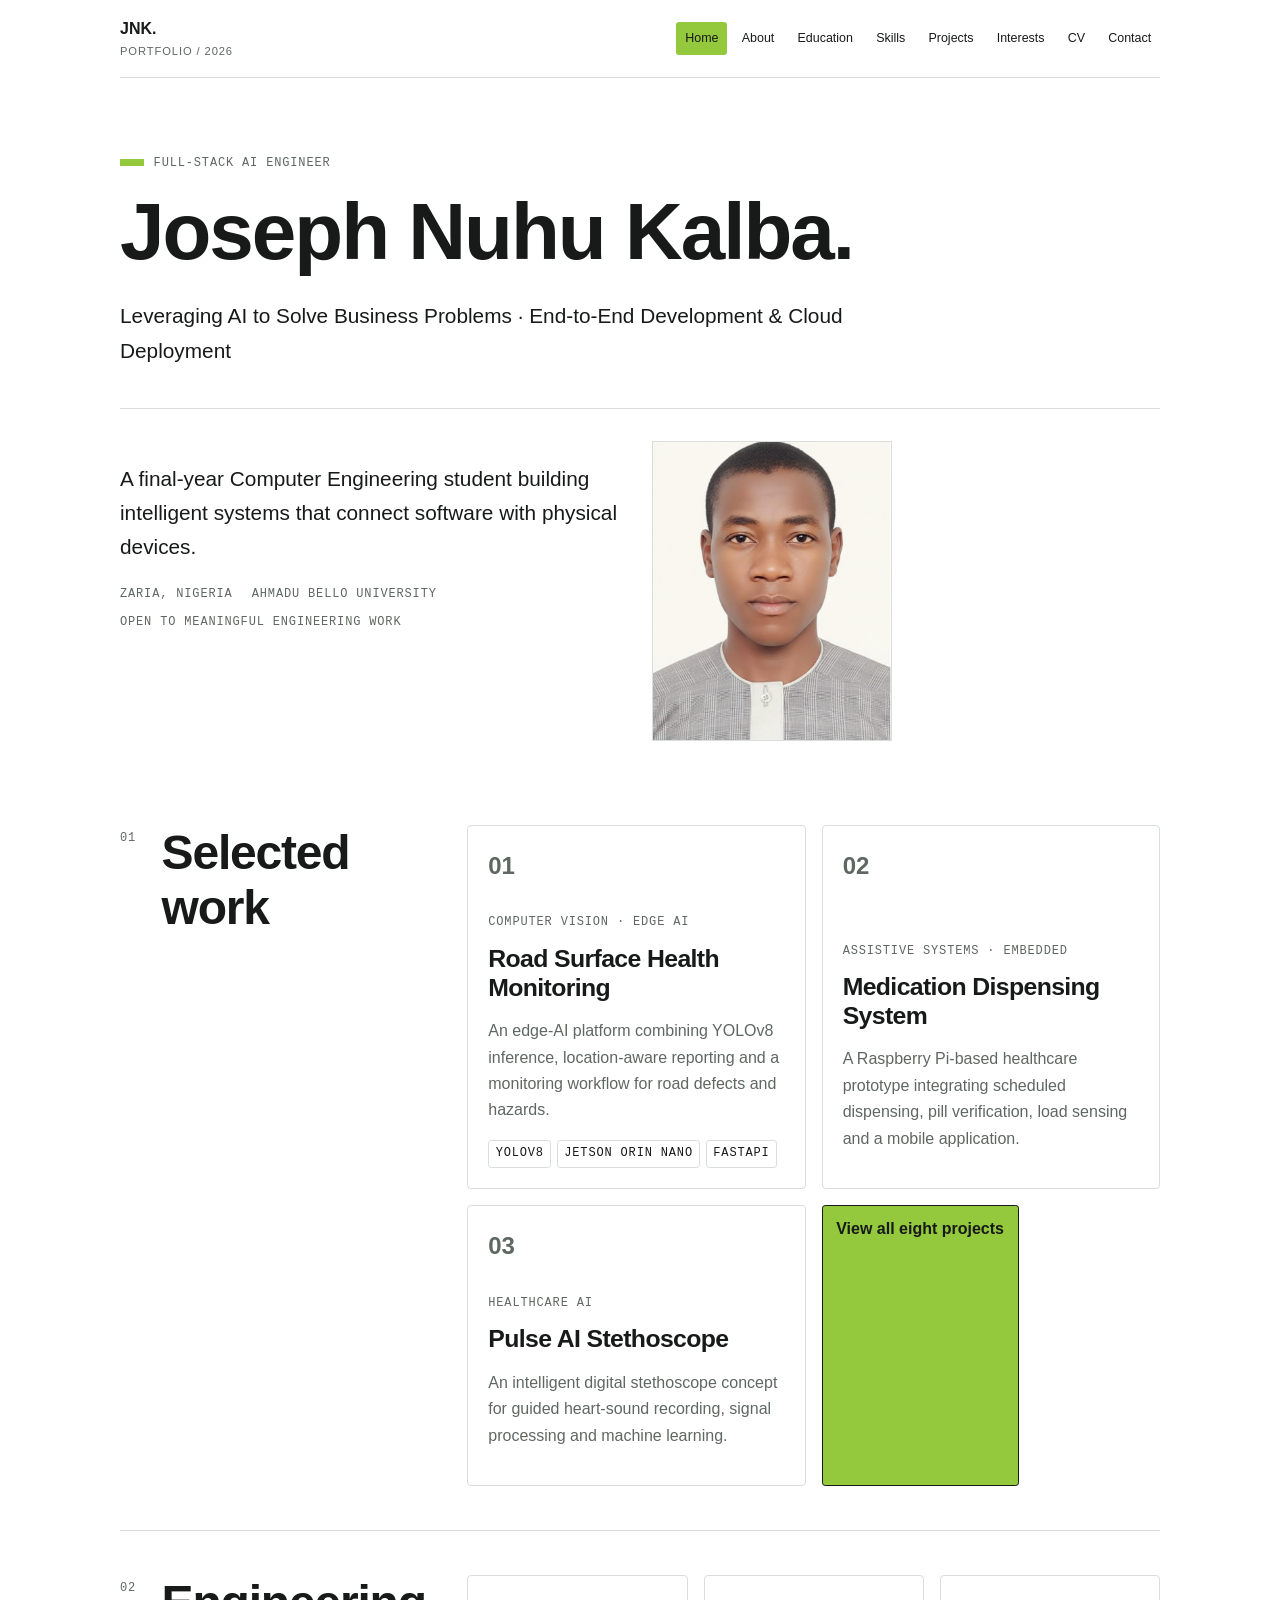
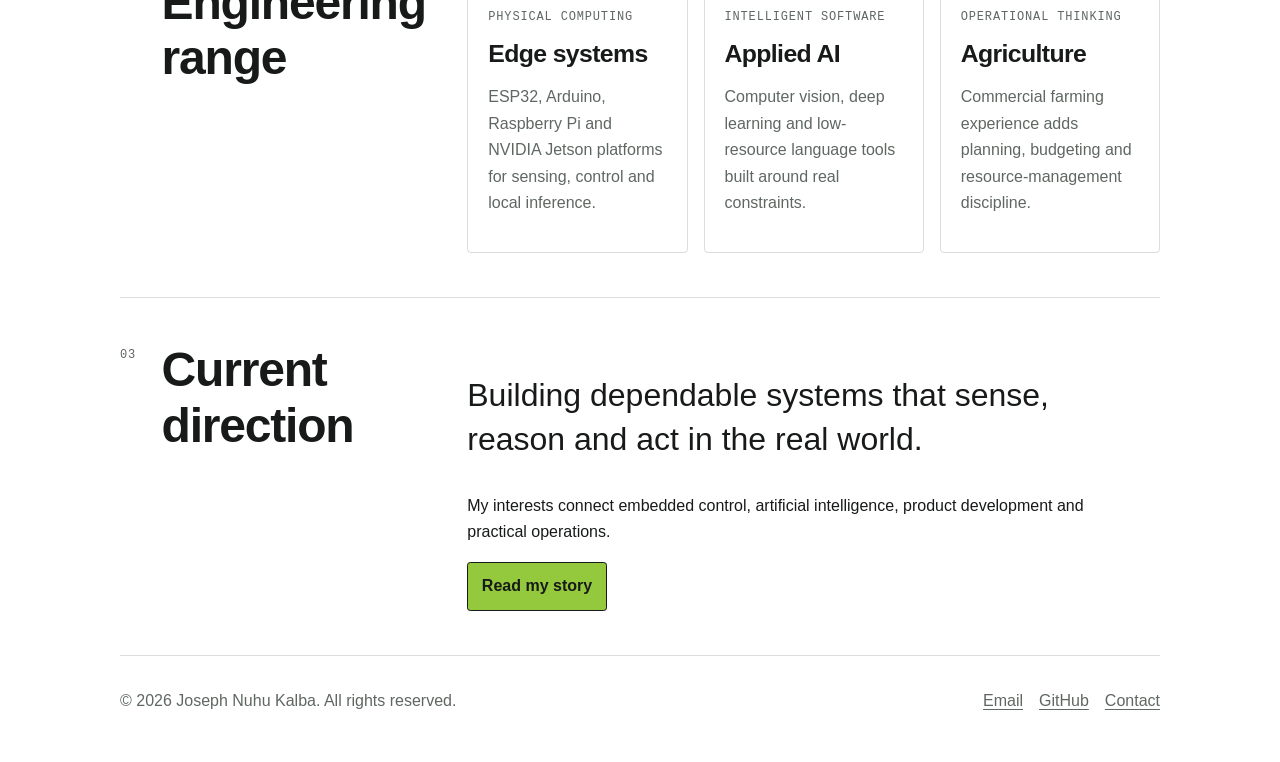
==== commit 78387f27: "Replace coursework footer with professional copyright" ====
--- a/index.html
+++ b/index.html
@@ -17,6 +17,6 @@
     <section class="section"><div class="section-heading"><span class="section-index">02</span><h2>Engineering range</h2></div><div class="grid-3"><article class="card"><p class="meta">Physical computing</p><h3>Edge systems</h3><p>ESP32, Arduino, Raspberry Pi and NVIDIA Jetson platforms for sensing, control and local inference.</p></article><article class="card"><p class="meta">Intelligent software</p><h3>Applied AI</h3><p>Computer vision, deep learning and low-resource language tools built around real constraints.</p></article><article class="card"><p class="meta">Operational thinking</p><h3>Agriculture</h3><p>Commercial farming experience adds planning, budgeting and resource-management discipline.</p></article></div></section>
     <section class="section"><div class="section-heading"><span class="section-index">03</span><h2>Current direction</h2></div><div><p class="statement">Building dependable systems that sense, reason and act in the real world.</p><p>My interests connect embedded control, artificial intelligence, product development and practical operations.</p><a class="button" href="about.html">Read my story</a></div></section>
   </main>
-  <footer class="site-footer"><p>© 2026 Joseph Nuhu Kalba. COEN 554 Question 1.</p><div class="footer-links"><a href="mailto:njkalba@engineering.abu.edu.ng">Email</a><a href="https://github.com/nujoka1">GitHub</a><a href="contact.html">Contact</a></div></footer>
+  <footer class="site-footer"><p>© 2026 Joseph Nuhu Kalba. All rights reserved.</p><div class="footer-links"><a href="mailto:njkalba@engineering.abu.edu.ng">Email</a><a href="https://github.com/nujoka1">GitHub</a><a href="contact.html">Contact</a></div></footer>
 </body>
 </html>
--- a/assets/css/style.css
+++ b/assets/css/style.css
@@ -1,115 +1,434 @@
 :root {
-  --ink: #111412;
-  --paper: #f7f8f5;
-  --muted: #5a625d;
-  --line: #cdd2cd;
+  --ink: #171a18;
+  --paper: #ffffff;
+  --muted: #5f6762;
+  --line: #d9dedb;
   --accent: #94c83d;
-  --panel: #ecefeb;
-  --max: 1180px;
-}
-
-* { box-sizing: border-box; }
-html { scroll-behavior: smooth; }
+  --soft: #f4f6f3;
+  --max: 1040px;
+}
+
+* {
+  box-sizing: border-box;
+}
+
+html {
+  scroll-behavior: smooth;
+}
+
 body {
   margin: 0;
   color: var(--ink);
   background: var(--paper);
   font-family: Arial, Helvetica, sans-serif;
   font-size: 1rem;
-  line-height: 1.6;
-  overflow-x: hidden;
-}
-a { color: inherit; text-underline-offset: .22em; }
-a:hover { text-decoration-thickness: .14em; }
-img { display: block; max-width: 100%; }
+  line-height: 1.65;
+}
+
+a {
+  color: inherit;
+  text-underline-offset: 0.2em;
+}
+
+a:hover {
+  color: #416d00;
+}
+
+img {
+  display: block;
+  max-width: 100%;
+}
+
 .skip-link {
-  position: fixed; top: .5rem; left: .5rem; z-index: 100;
-  padding: .7rem 1rem; background: var(--accent); transform: translateY(-160%);
-}
-.skip-link:focus { transform: translateY(0); }
-:focus-visible { outline: 3px solid #467500; outline-offset: 4px; }
-.site-header, main, .site-footer { width: min(calc(100% - 2rem), var(--max)); margin-inline: auto; }
+  position: fixed;
+  top: 0.5rem;
+  left: 0.5rem;
+  z-index: 100;
+  padding: 0.65rem 0.9rem;
+  background: var(--accent);
+  transform: translateY(-160%);
+}
+
+.skip-link:focus {
+  transform: translateY(0);
+}
+
+:focus-visible {
+  outline: 3px solid #416d00;
+  outline-offset: 3px;
+}
+
+.site-header,
+main,
+.site-footer {
+  width: min(calc(100% - 2rem), var(--max));
+  margin-inline: auto;
+}
+
 .site-header {
-  display: grid; gap: .8rem;
-  padding: 1rem 0; border-bottom: 1px solid var(--ink);
-}
-.brand { font-weight: 800; letter-spacing: -.04em; text-decoration: none; }
-.brand span { display: block; color: var(--muted); font-size: .68rem; letter-spacing: .14em; text-transform: uppercase; }
-.site-nav { width: 100%; }
-.site-nav ul { display: grid; grid-template-columns: repeat(4, minmax(0, 1fr)); gap: .25rem; margin: 0; padding: 0; list-style: none; }
-.site-nav a { display: block; min-width: 0; padding: .48rem .2rem; border: 1px solid transparent; font-size: .62rem; letter-spacing: .035em; text-align: center; text-decoration: none; text-transform: uppercase; }
-.site-nav a:hover, .site-nav a[aria-current="page"] { border-color: var(--ink); background: var(--accent); }
-main { min-height: 70vh; }
-.hero { display: grid; gap: clamp(2.5rem, 8vw, 8rem); padding: clamp(3rem, 9vw, 7rem) 0 2rem; }
-.eyebrow, .section-index, .meta, .tag { font-family: "Courier New", monospace; font-size: .72rem; letter-spacing: .1em; text-transform: uppercase; }
-.eyebrow { display: flex; gap: .8rem; align-items: center; }
-.eyebrow::before { width: 2.5rem; height: .7rem; background: var(--accent); content: ""; }
-h1, h2, h3 { margin: 0; line-height: .94; letter-spacing: -.055em; }
-h1 { max-width: 13ch; font-size: clamp(2.6rem, 11.2vw, 9.5rem); font-weight: 800; text-transform: uppercase; }
-h2 { font-size: clamp(1.9rem, 7vw, 5.6rem); }
-h3 { font-size: clamp(1.3rem, 3vw, 2.5rem); }
-h1, h2, h3, p, a { overflow-wrap: break-word; }
-.hero-bottom { display: grid; gap: 1rem; padding-top: 3rem; border-top: 1px solid var(--ink); }
-.hero-copy { max-width: 47rem; font-size: clamp(1.15rem, 2.1vw, 1.65rem); }
-.profile-portrait { width: min(100%, 18rem); aspect-ratio: 4 / 5; object-fit: cover; border: 1px solid var(--ink); filter: grayscale(1); }
-.hero-meta { display: flex; flex-wrap: wrap; gap: .75rem 2rem; color: var(--muted); }
-.page-intro { display: grid; gap: 1.5rem; padding: clamp(4rem, 9vw, 8rem) 0 clamp(2.5rem, 6vw, 5rem); border-bottom: 1px solid var(--ink); }
-.page-intro p { max-width: 54rem; margin: 0; font-size: clamp(1.1rem, 2vw, 1.5rem); }
-.section { display: grid; gap: 2rem; padding: clamp(3rem, 7vw, 6rem) 0; border-bottom: 1px solid var(--ink); }
-.section-heading { display: grid; grid-template-columns: minmax(2rem, 3rem) minmax(0, 1fr); gap: clamp(.65rem, 2vw, 1rem); align-items: start; }
-.section-index { padding-top: .4rem; }
-.grid-2, .grid-3, .project-grid, .skill-grid { display: grid; gap: 1rem; }
-.card, .project-card, .skill-card { padding: clamp(1.25rem, 3vw, 2rem); border: 1px solid var(--ink); background: transparent; transition: transform .2s ease, background .2s ease; }
-.card:hover, .project-card:hover, .skill-card:hover { background: var(--panel); transform: translateY(-3px); }
-.card p, .project-card p, .skill-card p { color: var(--muted); }
-.project-card { display: flex; min-height: 22rem; flex-direction: column; justify-content: space-between; }
-.project-card .number { font-size: clamp(2rem, 9vw, 3rem); font-weight: 800; letter-spacing: -.08em; }
-.tags { display: flex; flex-wrap: wrap; gap: .4rem; margin-top: 1rem; }
-.tag { padding: .28rem .5rem; border: 1px solid var(--ink); }
-.fact-list, .timeline, .contact-list { margin: 0; padding: 0; list-style: none; }
-.fact-list li, .contact-list li { display: grid; gap: .35rem; padding: 1rem 0; border-top: 1px solid var(--line); }
-.timeline li { display: grid; gap: .75rem; padding: 1.5rem 0; border-top: 1px solid var(--line); }
-.timeline p { margin: 0; color: var(--muted); }
-.statement { max-width: 26ch; font-size: clamp(1.7rem, 4vw, 3.5rem); line-height: 1.15; letter-spacing: -.04em; }
-.button { display: inline-flex; width: fit-content; padding: .8rem 1rem; border: 1px solid var(--ink); background: var(--accent); font-weight: 700; text-decoration: none; }
-.button:hover { background: var(--ink); color: var(--paper); }
-.note { padding: 1rem; border-left: .4rem solid var(--accent); background: var(--panel); }
-.site-footer { display: grid; gap: 1.5rem; padding: 2rem 0 3rem; }
-.site-footer p { margin: 0; }
-.footer-links { display: flex; flex-wrap: wrap; gap: 1rem; }
-.contact-panel { display: grid; gap: 2rem; padding: clamp(2rem, 6vw, 5rem); background: var(--ink); color: var(--paper); }
-.contact-panel a { color: var(--accent); }
-.cv-block { padding: 1.5rem 0; border-top: 1px solid var(--line); }
-.cv-block h3 { margin-bottom: .75rem; }
+  padding: 1rem 0;
+  border-bottom: 1px solid var(--line);
+}
+
+.brand {
+  display: inline-block;
+  margin-bottom: 0.8rem;
+  font-weight: 700;
+  text-decoration: none;
+}
+
+.brand span {
+  display: block;
+  color: var(--muted);
+  font-size: 0.7rem;
+  font-weight: 400;
+  letter-spacing: 0.08em;
+  text-transform: uppercase;
+}
+
+.site-nav ul {
+  display: flex;
+  flex-wrap: wrap;
+  gap: 0.35rem;
+  margin: 0;
+  padding: 0;
+  list-style: none;
+}
+
+.site-nav a {
+  display: block;
+  padding: 0.4rem 0.55rem;
+  border-radius: 0.2rem;
+  font-size: 0.78rem;
+  text-decoration: none;
+}
+
+.site-nav a:hover,
+.site-nav a[aria-current="page"] {
+  color: var(--ink);
+  background: var(--accent);
+}
+
+main {
+  min-height: 70vh;
+}
+
+.hero {
+  padding: 4rem 0 2.5rem;
+}
+
+.eyebrow,
+.section-index,
+.meta,
+.tag {
+  font-family: "Courier New", monospace;
+  font-size: 0.75rem;
+  letter-spacing: 0.07em;
+  text-transform: uppercase;
+}
+
+.eyebrow {
+  margin-bottom: 0.8rem;
+  color: var(--muted);
+}
+
+.eyebrow::before {
+  display: inline-block;
+  width: 1.5rem;
+  height: 0.45rem;
+  margin-right: 0.6rem;
+  background: var(--accent);
+  content: "";
+}
+
+h1,
+h2,
+h3 {
+  margin: 0;
+  line-height: 1.15;
+  letter-spacing: -0.025em;
+}
+
+h1 {
+  max-width: 17ch;
+  font-size: clamp(2.35rem, 7vw, 5rem);
+}
+
+h2 {
+  font-size: clamp(1.75rem, 4.5vw, 3rem);
+}
+
+h3 {
+  font-size: clamp(1.15rem, 2.2vw, 1.55rem);
+}
+
+p {
+  max-width: 72ch;
+}
+
+.hero-bottom {
+  display: grid;
+  gap: 1.5rem;
+  margin-top: 2.5rem;
+  padding-top: 2rem;
+  border-top: 1px solid var(--line);
+}
+
+.hero-copy {
+  font-size: clamp(1.05rem, 2vw, 1.3rem);
+}
+
+.profile-portrait {
+  width: min(100%, 15rem);
+  aspect-ratio: 4 / 5;
+  object-fit: cover;
+  border: 1px solid var(--line);
+}
+
+.hero-meta {
+  display: flex;
+  flex-wrap: wrap;
+  gap: 0.5rem 1.2rem;
+  color: var(--muted);
+}
+
+.page-intro {
+  display: grid;
+  gap: 1.25rem;
+  padding: 3.5rem 0 2.5rem;
+  border-bottom: 1px solid var(--line);
+}
+
+.page-intro p {
+  margin: 0;
+  font-size: 1.05rem;
+}
+
+.section {
+  display: grid;
+  gap: 1.5rem;
+  padding: 2.75rem 0;
+  border-bottom: 1px solid var(--line);
+}
+
+.section-heading {
+  display: grid;
+  grid-template-columns: 2rem minmax(0, 1fr);
+  gap: 0.6rem;
+  align-items: start;
+}
+
+.section-index {
+  padding-top: 0.25rem;
+  color: var(--muted);
+}
+
+.grid-2,
+.grid-3,
+.project-grid,
+.skill-grid {
+  display: grid;
+  gap: 1rem;
+}
+
+.card,
+.project-card,
+.skill-card {
+  padding: 1.25rem;
+  border: 1px solid var(--line);
+  border-radius: 0.25rem;
+  background: var(--paper);
+}
+
+.card:hover,
+.project-card:hover,
+.skill-card:hover {
+  border-color: #87908a;
+  background: var(--soft);
+}
+
+.card p,
+.project-card p,
+.skill-card p {
+  color: var(--muted);
+}
+
+.project-card {
+  display: flex;
+  flex-direction: column;
+  justify-content: space-between;
+}
+
+.project-card .number {
+  margin-bottom: 1rem;
+  color: var(--muted);
+  font-size: 1.5rem;
+  font-weight: 700;
+}
+
+.tags {
+  display: flex;
+  flex-wrap: wrap;
+  gap: 0.35rem;
+  margin-top: 1rem;
+}
+
+.tag {
+  padding: 0.2rem 0.4rem;
+  border: 1px solid var(--line);
+  border-radius: 0.2rem;
+}
+
+.fact-list,
+.timeline,
+.contact-list {
+  margin: 0;
+  padding: 0;
+  list-style: none;
+}
+
+.fact-list li,
+.contact-list li,
+.timeline li {
+  display: grid;
+  gap: 0.35rem;
+  padding: 1rem 0;
+  border-top: 1px solid var(--line);
+}
+
+.timeline p {
+  margin: 0;
+  color: var(--muted);
+}
+
+.statement {
+  max-width: 38ch;
+  font-size: clamp(1.35rem, 3vw, 2rem);
+  line-height: 1.35;
+}
+
+.button {
+  display: inline-flex;
+  width: fit-content;
+  padding: 0.65rem 0.85rem;
+  border: 1px solid var(--ink);
+  border-radius: 0.2rem;
+  background: var(--accent);
+  font-weight: 700;
+  text-decoration: none;
+}
+
+.button:hover {
+  color: var(--paper);
+  background: var(--ink);
+}
+
+.note {
+  padding: 1rem;
+  border-left: 0.25rem solid var(--accent);
+  background: var(--soft);
+}
+
+.contact-panel {
+  display: grid;
+  gap: 1.5rem;
+  padding: 2rem;
+  background: var(--soft);
+  border: 1px solid var(--line);
+}
+
+.contact-panel a {
+  color: #416d00;
+}
+
+.cv-block {
+  padding: 1.25rem 0;
+  border-top: 1px solid var(--line);
+}
+
+.cv-block h3 {
+  margin-bottom: 0.5rem;
+}
+
+.site-footer {
+  display: grid;
+  gap: 1rem;
+  padding: 2rem 0 3rem;
+  color: var(--muted);
+}
+
+.site-footer p {
+  margin: 0;
+}
+
+.footer-links {
+  display: flex;
+  flex-wrap: wrap;
+  gap: 1rem;
+}
 
 @media (min-width: 700px) {
-  .hero-bottom, .page-intro { grid-template-columns: 1fr 1fr; }
-  .grid-2, .project-grid, .skill-grid { grid-template-columns: repeat(2, 1fr); }
-  .grid-3 { grid-template-columns: repeat(3, 1fr); }
-  .timeline li { grid-template-columns: 10rem 1fr; }
-  .site-footer { grid-template-columns: 1fr auto; align-items: end; }
+  .site-header {
+    display: flex;
+    justify-content: space-between;
+    align-items: center;
+  }
+
+  .brand {
+    margin-bottom: 0;
+  }
+
+  .hero-bottom,
+  .page-intro {
+    grid-template-columns: 1fr 1fr;
+  }
+
+  .grid-2,
+  .project-grid,
+  .skill-grid {
+    grid-template-columns: repeat(2, minmax(0, 1fr));
+  }
+
+  .grid-3 {
+    grid-template-columns: repeat(3, minmax(0, 1fr));
+  }
+
+  .timeline li {
+    grid-template-columns: 9rem 1fr;
+  }
+
+  .site-footer {
+    grid-template-columns: 1fr auto;
+    align-items: end;
+  }
 }
 
 @media (min-width: 960px) {
-  .site-header { grid-template-columns: auto 1fr; align-items: center; }
-  .site-nav ul { display: flex; justify-content: flex-end; }
-  .site-nav a { padding: .48rem .55rem; font-size: .68rem; letter-spacing: .06em; }
-  .hero { min-height: 72vh; align-content: space-between; }
-  .section { grid-template-columns: minmax(15rem, .75fr) minmax(0, 1.6fr); }
-}
-
-@media (min-width: 1040px) {
-  .project-grid .project-card:first-child { grid-column: span 2; min-height: 28rem; }
-  .skill-grid { grid-template-columns: repeat(3, 1fr); }
+  .section {
+    grid-template-columns: minmax(13rem, 0.7fr) minmax(0, 1.5fr);
+  }
 }
 
 @media (prefers-reduced-motion: reduce) {
-  html { scroll-behavior: auto; }
-  *, *::before, *::after { transition-duration: .01ms !important; }
+  html {
+    scroll-behavior: auto;
+  }
 }
 
 @media print {
-  .site-header, .site-footer, .skip-link, .button { display: none; }
-  body { background: white; color: black; }
-  main { width: 100%; }
-}
+  .site-header,
+  .site-footer,
+  .skip-link,
+  .button {
+    display: none;
+  }
+
+  body {
+    color: black;
+    background: white;
+  }
+
+  main {
+    width: 100%;
+  }
+}
